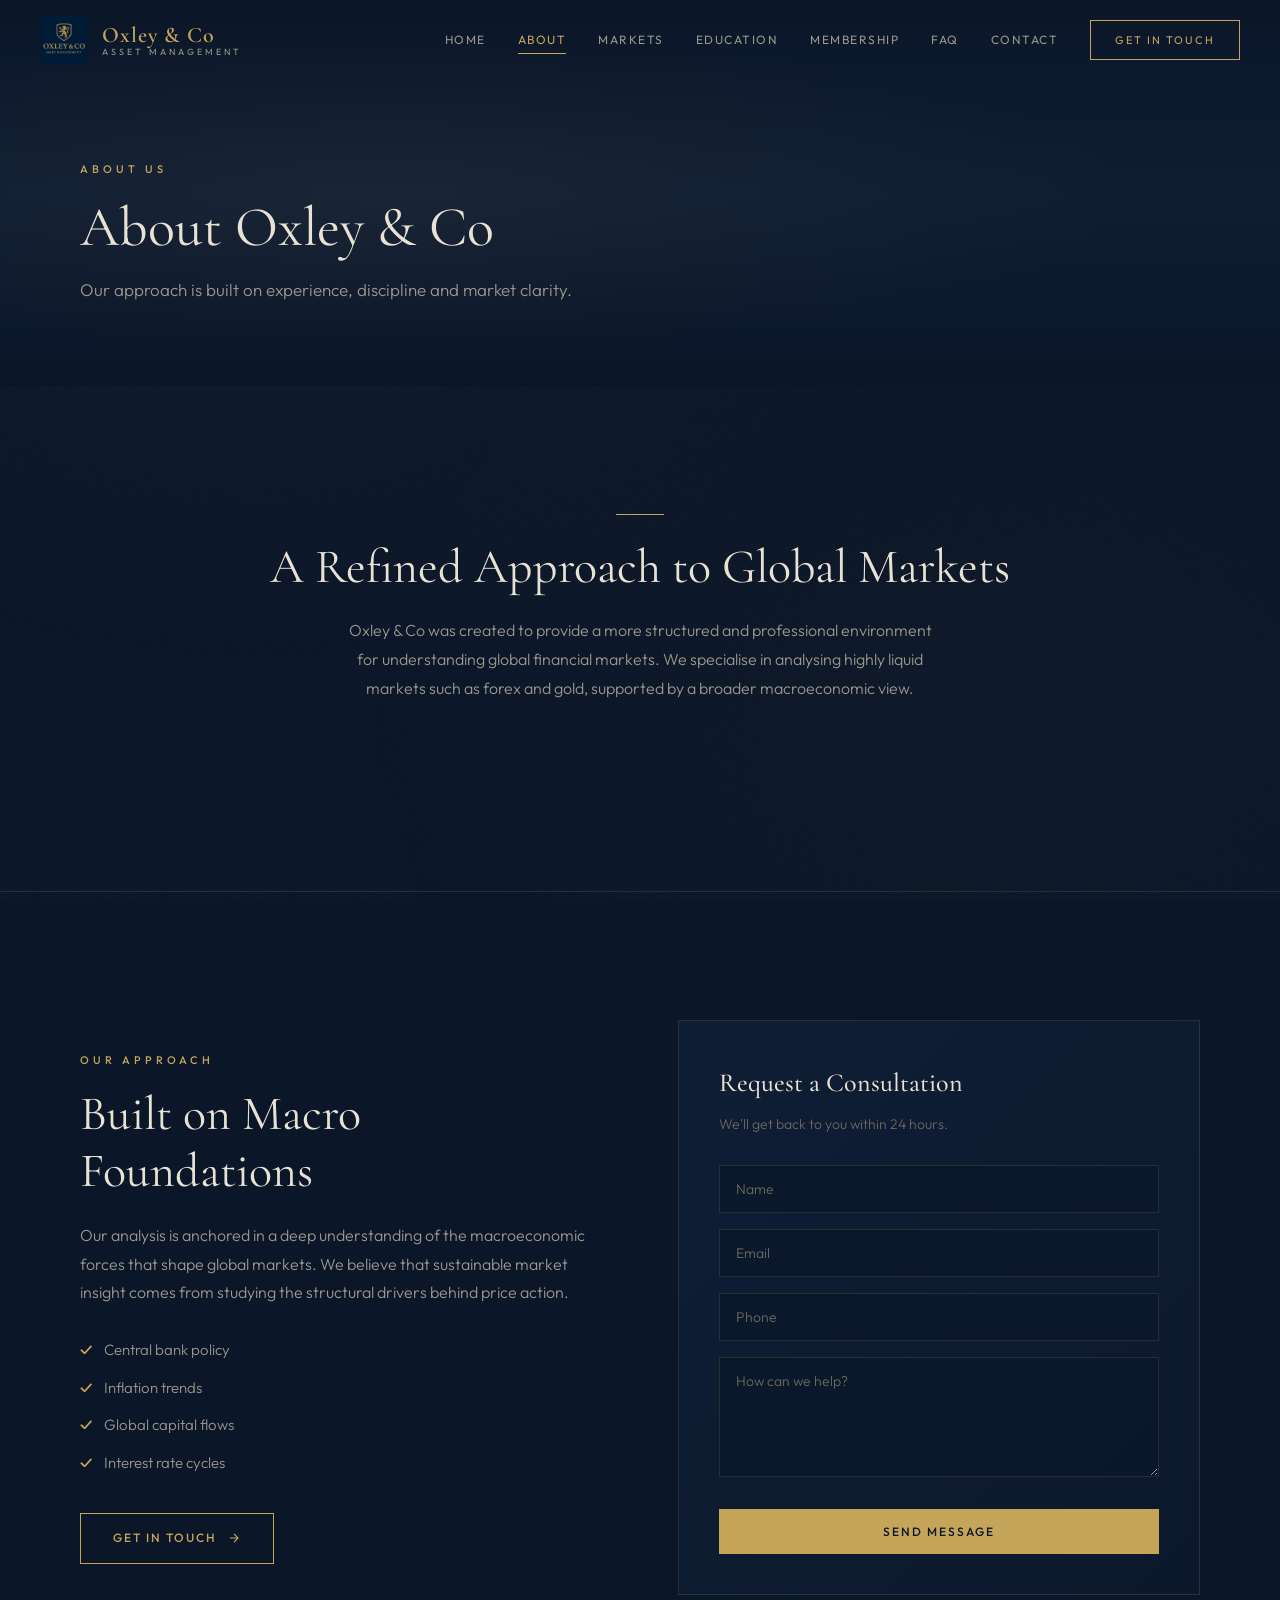
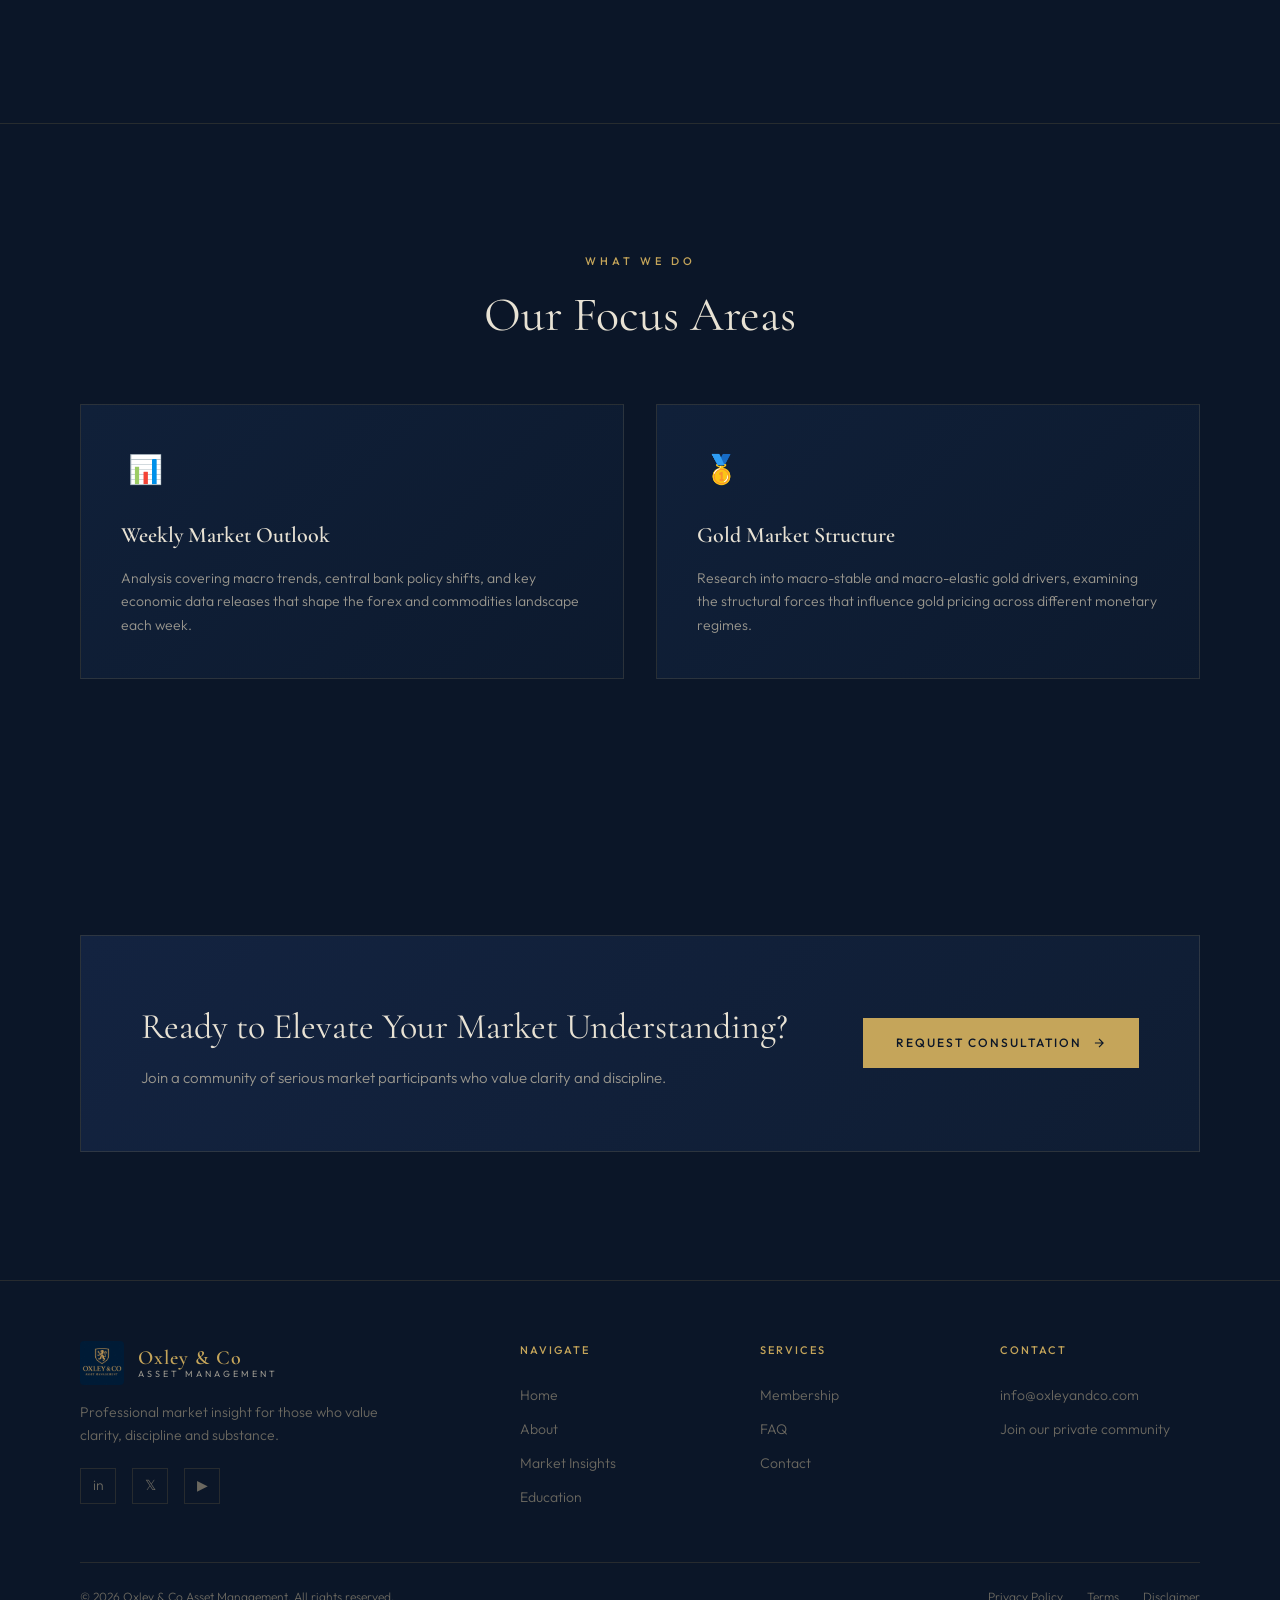
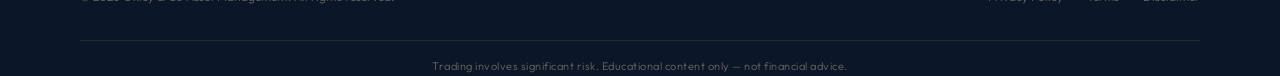
==== about.html @ 521b1150 "Initial Oxley & Co Asset Management website" ====
<!DOCTYPE html>
<html lang="en">
<head>
  <meta charset="UTF-8">
  <meta name="viewport" content="width=device-width, initial-scale=1.0">
  <title>About — Oxley & Co Asset Management</title>
  <meta name="description" content="Learn about Oxley & Co's disciplined approach to global market analysis, education and strategy commentary.">
  <link rel="stylesheet" href="styles.css">
  <link rel="icon" type="image/svg+xml" href="data:image/svg+xml,<svg xmlns='http://www.w3.org/2000/svg' viewBox='0 0 100 100'><text y='.9em' font-size='90'>🦁</text></svg>">
</head>
<body>

  <!-- NAVIGATION -->
  <nav class="nav">
    <div class="nav-inner">
      <a href="index.html" class="nav-logo">
        <img src="assets/images/logo.jpg" alt="Oxley & Co">
        <div class="nav-logo-text">
          <span class="nav-logo-name">Oxley & Co</span>
          <span class="nav-logo-sub">Asset Management</span>
        </div>
      </a>
      <div class="nav-links">
        <a href="index.html">Home</a>
        <a href="about.html" class="active">About</a>
        <a href="markets.html">Markets</a>
        <a href="education.html">Education</a>
        <a href="membership.html">Membership</a>
        <a href="faq.html">FAQ</a>
        <a href="contact.html">Contact</a>
        <a href="contact.html" class="nav-cta">Get in Touch</a>
      </div>
      <button class="nav-toggle" aria-label="Toggle menu">
        <span></span><span></span><span></span>
      </button>
    </div>
  </nav>

  <!-- PAGE HERO -->
  <section class="page-hero">
    <div class="container">
      <p class="section-label">About Us</p>
      <h1>About Oxley &amp; Co</h1>
      <p class="lead">Our approach is built on experience, discipline and market clarity.</p>
    </div>
  </section>

  <!-- A REFINED APPROACH -->
  <section class="section">
    <div class="container">
      <div class="section-header centered reveal">
        <div class="gold-line centered"></div>
        <h2 class="section-title">A Refined Approach to Global Markets</h2>
        <p class="section-desc">Oxley &amp; Co was created to provide a more structured and professional environment for understanding global financial markets. We specialise in analysing highly liquid markets such as forex and gold, supported by a broader macroeconomic view.</p>
      </div>
    </div>
  </section>

  <hr class="section-divider">

  <!-- OUR APPROACH + CONTACT FORM -->
  <section class="section">
    <div class="container">
      <div class="split">
        <div class="reveal">
          <p class="section-label">Our Approach</p>
          <h2 class="section-title">Built on Macro Foundations</h2>
          <p class="section-desc" style="margin-bottom:24px;">Our analysis is anchored in a deep understanding of the macroeconomic forces that shape global markets. We believe that sustainable market insight comes from studying the structural drivers behind price action.</p>
          <ul class="check-list" style="margin-top:24px;">
            <li>Central bank policy</li>
            <li>Inflation trends</li>
            <li>Global capital flows</li>
            <li>Interest rate cycles</li>
          </ul>
          <a href="contact.html" class="btn" style="margin-top:32px;">
            <span>Get in Touch</span>
            <svg xmlns="http://www.w3.org/2000/svg" viewBox="0 0 24 24" fill="none" stroke="currentColor" stroke-width="2"><path d="M5 12h14M12 5l7 7-7 7"/></svg>
          </a>
        </div>
        <div class="form-card reveal reveal-delay-2">
          <h3>Request a Consultation</h3>
          <p class="form-sub">We'll get back to you within 24 hours.</p>
          <form>
            <div class="form-group">
              <input type="text" placeholder="Name" required>
            </div>
            <div class="form-group">
              <input type="email" placeholder="Email" required>
            </div>
            <div class="form-group">
              <input type="tel" placeholder="Phone">
            </div>
            <div class="form-group">
              <textarea placeholder="How can we help?"></textarea>
            </div>
            <button type="submit" class="btn btn-filled" style="width:100%;justify-content:center;margin-top:8px;">
              <span>Send Message</span>
            </button>
          </form>
        </div>
      </div>
    </div>
  </section>

  <hr class="section-divider">

  <!-- OUR FOCUS AREAS -->
  <section class="section">
    <div class="container">
      <div class="section-header centered reveal">
        <p class="section-label">What We Do</p>
        <h2 class="section-title">Our Focus Areas</h2>
      </div>
      <div class="grid-2">
        <div class="card reveal reveal-delay-1">
          <div class="card-icon">📊</div>
          <h3>Weekly Market Outlook</h3>
          <p>Analysis covering macro trends, central bank policy shifts, and key economic data releases that shape the forex and commodities landscape each week.</p>
        </div>
        <div class="card reveal reveal-delay-2">
          <div class="card-icon">🥇</div>
          <h3>Gold Market Structure</h3>
          <p>Research into macro-stable and macro-elastic gold drivers, examining the structural forces that influence gold pricing across different monetary regimes.</p>
        </div>
      </div>
    </div>
  </section>

  <!-- CTA BANNER -->
  <section class="section">
    <div class="container">
      <div class="cta-banner reveal">
        <div>
          <h3>Ready to Elevate Your Market Understanding?</h3>
          <p>Join a community of serious market participants who value clarity and discipline.</p>
        </div>
        <a href="contact.html" class="btn btn-filled">
          <span>Request Consultation</span>
          <svg xmlns="http://www.w3.org/2000/svg" viewBox="0 0 24 24" fill="none" stroke="currentColor" stroke-width="2"><path d="M5 12h14M12 5l7 7-7 7"/></svg>
        </a>
      </div>
    </div>
  </section>

  <!-- FOOTER -->
  <footer class="footer">
    <div class="container">
      <div class="footer-grid">
        <div class="footer-brand">
          <div class="nav-logo" style="pointer-events:none;">
            <img src="assets/images/logo.jpg" alt="Oxley & Co" style="height:44px;width:44px;border-radius:4px;object-fit:cover;">
            <div class="nav-logo-text">
              <span class="nav-logo-name" style="font-size:20px;">Oxley & Co</span>
              <span class="nav-logo-sub">Asset Management</span>
            </div>
          </div>
          <p>Professional market insight for those who value clarity, discipline and substance.</p>
          <div class="footer-social">
            <a href="#" aria-label="LinkedIn">in</a>
            <a href="#" aria-label="Twitter">𝕏</a>
            <a href="#" aria-label="YouTube">▶</a>
          </div>
        </div>
        <div class="footer-col">
          <h4>Navigate</h4>
          <a href="index.html">Home</a>
          <a href="about.html">About</a>
          <a href="markets.html">Market Insights</a>
          <a href="education.html">Education</a>
        </div>
        <div class="footer-col">
          <h4>Services</h4>
          <a href="membership.html">Membership</a>
          <a href="faq.html">FAQ</a>
          <a href="contact.html">Contact</a>
        </div>
        <div class="footer-col">
          <h4>Contact</h4>
          <a href="mailto:info@oxleyandco.com">info@oxleyandco.com</a>
          <a href="#">Join our private community</a>
        </div>
      </div>
      <div class="footer-bottom">
        <span class="footer-copy">&copy; 2026 Oxley & Co Asset Management. All rights reserved.</span>
        <div class="footer-bottom-links">
          <a href="#">Privacy Policy</a>
          <a href="#">Terms</a>
          <a href="#">Disclaimer</a>
        </div>
      </div>
      <p class="footer-disclaimer">Trading involves significant risk. Educational content only — not financial advice.</p>
    </div>
  </footer>

  <script src="main.js"></script>
</body>
</html>
---- styles.css ----
/* ═══════════════════════════════════════════════════════════════
   OXLEY & CO — ASSET MANAGEMENT
   Premium Institutional Design System
   ═══════════════════════════════════════════════════════════════ */

@import url('https://fonts.googleapis.com/css2?family=Cormorant+Garamond:ital,wght@0,300;0,400;0,500;0,600;0,700;1,400&family=Outfit:wght@300;400;500;600&family=Libre+Baskerville:ital,wght@0,400;0,700;1,400&display=swap');

:root {
  /* Core palette */
  --gold: #C5A55A;
  --gold-light: #D4B96E;
  --gold-bright: #E8D48B;
  --gold-dark: #9A7F3C;
  --gold-muted: #8B7742;
  --navy: #0B1628;
  --navy-light: #0F1D33;
  --navy-mid: #132340;
  --navy-surface: #162A4A;
  --charcoal: #1A1A1E;
  --text-primary: #E8E2D4;
  --text-secondary: #9A978E;
  --text-muted: #6B6860;
  --border: rgba(197, 165, 90, 0.15);
  --border-strong: rgba(197, 165, 90, 0.3);
  --glow: rgba(197, 165, 90, 0.08);

  /* Typography */
  --font-display: 'Cormorant Garamond', 'Georgia', serif;
  --font-body: 'Outfit', 'Helvetica Neue', sans-serif;
  --font-accent: 'Libre Baskerville', 'Georgia', serif;

  /* Spacing */
  --section-pad: clamp(80px, 10vw, 140px);
  --container: 1200px;
}

*, *::before, *::after {
  margin: 0;
  padding: 0;
  box-sizing: border-box;
}

html {
  scroll-behavior: smooth;
  -webkit-font-smoothing: antialiased;
  -moz-osx-font-smoothing: grayscale;
}

body {
  font-family: var(--font-body);
  font-weight: 300;
  color: var(--text-primary);
  background: var(--navy);
  line-height: 1.7;
  overflow-x: hidden;
}

img { max-width: 100%; display: block; }
a { color: inherit; text-decoration: none; }
ul { list-style: none; }

.container {
  max-width: var(--container);
  margin: 0 auto;
  padding: 0 clamp(20px, 4vw, 40px);
}

/* ═══════════════════════════════════════
   GLOBAL BACKGROUND TEXTURE
   ═══════════════════════════════════════ */

body::before {
  content: '';
  position: fixed;
  inset: 0;
  background:
    radial-gradient(ellipse at 20% 20%, rgba(197, 165, 90, 0.03) 0%, transparent 50%),
    radial-gradient(ellipse at 80% 80%, rgba(197, 165, 90, 0.02) 0%, transparent 50%);
  pointer-events: none;
  z-index: 0;
}

/* Noise grain overlay */
body::after {
  content: '';
  position: fixed;
  inset: 0;
  opacity: 0.025;
  background-image: url("data:image/svg+xml,%3Csvg viewBox='0 0 256 256' xmlns='http://www.w3.org/2000/svg'%3E%3Cfilter id='n'%3E%3CfeTurbulence type='fractalNoise' baseFrequency='0.9' numOctaves='4' stitchTiles='stitch'/%3E%3C/filter%3E%3Crect width='100%25' height='100%25' filter='url(%23n)'/%3E%3C/svg%3E");
  background-size: 128px 128px;
  pointer-events: none;
  z-index: 0;
}

/* ═══════════════════════════════════════
   NAVIGATION
   ═══════════════════════════════════════ */

.nav {
  position: fixed;
  top: 0;
  left: 0;
  right: 0;
  z-index: 1000;
  padding: 0 clamp(20px, 4vw, 40px);
  transition: background 0.4s ease, box-shadow 0.4s ease, padding 0.4s ease;
}

.nav.scrolled {
  background: rgba(11, 22, 40, 0.95);
  backdrop-filter: blur(20px);
  box-shadow: 0 1px 0 var(--border);
}

.nav-inner {
  max-width: var(--container);
  margin: 0 auto;
  display: flex;
  align-items: center;
  justify-content: space-between;
  height: 80px;
}

.nav-logo {
  display: flex;
  align-items: center;
  gap: 14px;
}

.nav-logo img {
  height: 48px;
  width: 48px;
  border-radius: 4px;
  object-fit: cover;
}

.nav-logo-text {
  display: flex;
  flex-direction: column;
  line-height: 1.1;
}

.nav-logo-name {
  font-family: var(--font-display);
  font-size: 22px;
  font-weight: 600;
  color: var(--gold);
  letter-spacing: 1px;
}

.nav-logo-sub {
  font-family: var(--font-body);
  font-size: 9px;
  letter-spacing: 3px;
  text-transform: uppercase;
  color: var(--text-secondary);
  font-weight: 400;
}

.nav-links {
  display: flex;
  align-items: center;
  gap: clamp(16px, 2.5vw, 32px);
}

.nav-links a {
  font-size: 12px;
  font-weight: 400;
  letter-spacing: 1.5px;
  text-transform: uppercase;
  color: var(--text-secondary);
  transition: color 0.3s ease;
  position: relative;
}

.nav-links a::after {
  content: '';
  position: absolute;
  bottom: -4px;
  left: 0;
  width: 0;
  height: 1px;
  background: var(--gold);
  transition: width 0.3s ease;
}

.nav-links a:hover,
.nav-links a.active {
  color: var(--gold);
}

.nav-links a:hover::after,
.nav-links a.active::after {
  width: 100%;
}

.nav-cta {
  font-size: 11px !important;
  letter-spacing: 2px !important;
  padding: 10px 24px;
  border: 1px solid var(--gold);
  color: var(--gold) !important;
  transition: all 0.3s ease !important;
}

.nav-cta::after { display: none !important; }

.nav-cta:hover {
  background: var(--gold) !important;
  color: var(--navy) !important;
}

/* Mobile menu */
.nav-toggle {
  display: none;
  flex-direction: column;
  gap: 5px;
  cursor: pointer;
  background: none;
  border: none;
  padding: 6px;
}

.nav-toggle span {
  display: block;
  width: 24px;
  height: 1.5px;
  background: var(--gold);
  transition: all 0.3s ease;
}

@media (max-width: 900px) {
  .nav-links { display: none; }
  .nav-toggle { display: flex; }

  .nav-links.open {
    display: flex;
    flex-direction: column;
    position: absolute;
    top: 80px;
    left: 0;
    right: 0;
    background: rgba(11, 22, 40, 0.98);
    backdrop-filter: blur(20px);
    padding: 30px 40px;
    gap: 20px;
    border-bottom: 1px solid var(--border);
  }
}

/* ═══════════════════════════════════════
   HERO SECTIONS
   ═══════════════════════════════════════ */

.hero {
  position: relative;
  min-height: 100vh;
  display: flex;
  align-items: center;
  padding-top: 80px;
  overflow: hidden;
}

.hero-bg {
  position: absolute;
  inset: 0;
  z-index: 0;
}

.hero-bg::before {
  content: '';
  position: absolute;
  inset: 0;
  background:
    linear-gradient(135deg, var(--navy) 0%, transparent 40%),
    linear-gradient(to bottom, transparent 50%, var(--navy) 100%),
    radial-gradient(ellipse at 75% 40%, rgba(197, 165, 90, 0.08) 0%, transparent 60%),
    radial-gradient(ellipse at 30% 70%, rgba(197, 165, 90, 0.04) 0%, transparent 50%);
  z-index: 1;
}

/* Simulated city skyline / financial background */
.hero-bg::after {
  content: '';
  position: absolute;
  inset: 0;
  background:
    linear-gradient(180deg, transparent 60%, var(--navy) 100%),
    repeating-linear-gradient(90deg, transparent, transparent 80px, rgba(197,165,90,0.015) 80px, rgba(197,165,90,0.015) 81px),
    repeating-linear-gradient(0deg, transparent, transparent 80px, rgba(197,165,90,0.01) 80px, rgba(197,165,90,0.01) 81px),
    radial-gradient(ellipse at 70% 30%, rgba(197,165,90,0.06) 0%, transparent 50%),
    linear-gradient(135deg, #080e1a 0%, #0d192e 30%, #111f38 50%, #0a1322 100%);
  z-index: 0;
}

.hero-content {
  position: relative;
  z-index: 2;
  max-width: 700px;
}

.hero-label {
  font-family: var(--font-body);
  font-size: 11px;
  font-weight: 500;
  letter-spacing: 4px;
  text-transform: uppercase;
  color: var(--gold);
  margin-bottom: 24px;
  opacity: 0;
  animation: fadeUp 0.8s ease 0.2s forwards;
}

.hero h1 {
  font-family: var(--font-display);
  font-size: clamp(42px, 6vw, 72px);
  font-weight: 400;
  line-height: 1.05;
  color: var(--text-primary);
  margin-bottom: 20px;
  opacity: 0;
  animation: fadeUp 0.8s ease 0.4s forwards;
}

.hero h1 em {
  font-style: italic;
  color: var(--gold);
}

.hero-subtitle {
  font-family: var(--font-display);
  font-size: clamp(16px, 2vw, 22px);
  font-weight: 300;
  letter-spacing: 2px;
  text-transform: uppercase;
  color: var(--gold-muted);
  margin-bottom: 24px;
  opacity: 0;
  animation: fadeUp 0.8s ease 0.5s forwards;
}

.hero-desc {
  font-size: 16px;
  color: var(--text-secondary);
  line-height: 1.8;
  margin-bottom: 40px;
  max-width: 540px;
  opacity: 0;
  animation: fadeUp 0.8s ease 0.6s forwards;
}

.hero-actions {
  display: flex;
  gap: 16px;
  flex-wrap: wrap;
  opacity: 0;
  animation: fadeUp 0.8s ease 0.7s forwards;
}

/* Page hero (shorter) */
.page-hero {
  position: relative;
  padding: 160px 0 80px;
  overflow: hidden;
}

.page-hero::before {
  content: '';
  position: absolute;
  inset: 0;
  background:
    radial-gradient(ellipse at 30% 50%, rgba(197,165,90,0.06) 0%, transparent 60%),
    linear-gradient(180deg, var(--navy) 0%, var(--navy-light) 50%, var(--navy) 100%);
  z-index: 0;
}

.page-hero .container {
  position: relative;
  z-index: 1;
}

.page-hero h1 {
  font-family: var(--font-display);
  font-size: clamp(36px, 5vw, 56px);
  font-weight: 400;
  line-height: 1.15;
  margin-bottom: 16px;
}

.page-hero .lead {
  font-size: 17px;
  color: var(--text-secondary);
  max-width: 600px;
  line-height: 1.8;
}

/* ═══════════════════════════════════════
   BUTTONS
   ═══════════════════════════════════════ */

.btn {
  display: inline-flex;
  align-items: center;
  gap: 10px;
  font-family: var(--font-body);
  font-size: 12px;
  font-weight: 500;
  letter-spacing: 2px;
  text-transform: uppercase;
  padding: 14px 32px;
  border: 1px solid var(--gold);
  background: transparent;
  color: var(--gold);
  cursor: pointer;
  transition: all 0.35s ease;
  position: relative;
  overflow: hidden;
}

.btn::before {
  content: '';
  position: absolute;
  inset: 0;
  background: var(--gold);
  transform: translateX(-101%);
  transition: transform 0.35s ease;
  z-index: 0;
}

.btn:hover::before {
  transform: translateX(0);
}

.btn:hover {
  color: var(--navy);
}

.btn span { position: relative; z-index: 1; }
.btn svg { position: relative; z-index: 1; width: 14px; height: 14px; }
.btn:hover svg { stroke: var(--navy); }

.btn-filled {
  background: var(--gold);
  color: var(--navy);
}

.btn-filled::before {
  background: var(--gold-dark);
}

.btn-filled:hover {
  color: var(--text-primary);
}

.btn-ghost {
  border-color: var(--border-strong);
  color: var(--text-secondary);
}

.btn-ghost::before {
  background: rgba(197, 165, 90, 0.1);
}

.btn-ghost:hover {
  color: var(--gold);
  border-color: var(--gold);
}

/* ═══════════════════════════════════════
   SECTIONS
   ═══════════════════════════════════════ */

section {
  position: relative;
  z-index: 1;
}

.section {
  padding: var(--section-pad) 0;
}

.section-dark {
  background: linear-gradient(180deg, var(--navy-light) 0%, var(--navy) 100%);
}

.section-divider {
  border: none;
  border-top: 1px solid var(--border);
  margin: 0;
}

.section-label {
  font-family: var(--font-body);
  font-size: 11px;
  font-weight: 500;
  letter-spacing: 4px;
  text-transform: uppercase;
  color: var(--gold);
  margin-bottom: 16px;
}

.section-title {
  font-family: var(--font-display);
  font-size: clamp(30px, 4vw, 48px);
  font-weight: 400;
  line-height: 1.2;
  margin-bottom: 20px;
}

.section-desc {
  font-size: 16px;
  color: var(--text-secondary);
  max-width: 600px;
  line-height: 1.8;
}

.section-header {
  margin-bottom: 60px;
}

.section-header.centered {
  text-align: center;
}

.section-header.centered .section-desc {
  margin-left: auto;
  margin-right: auto;
}

/* ═══════════════════════════════════════
   CARDS
   ═══════════════════════════════════════ */

.card {
  background: linear-gradient(135deg, rgba(22, 42, 74, 0.5) 0%, rgba(15, 29, 51, 0.5) 100%);
  border: 1px solid var(--border);
  padding: 40px;
  transition: all 0.4s ease;
  position: relative;
  overflow: hidden;
}

.card::before {
  content: '';
  position: absolute;
  top: 0;
  left: 0;
  right: 0;
  height: 1px;
  background: linear-gradient(90deg, transparent, var(--gold-dark), transparent);
  opacity: 0;
  transition: opacity 0.4s ease;
}

.card:hover {
  border-color: var(--border-strong);
  transform: translateY(-4px);
  box-shadow: 0 20px 60px rgba(0,0,0,0.3);
}

.card:hover::before {
  opacity: 1;
}

.card-icon {
  width: 48px;
  height: 48px;
  display: flex;
  align-items: center;
  justify-content: center;
  color: var(--gold);
  margin-bottom: 24px;
  font-size: 28px;
}

.card h3 {
  font-family: var(--font-display);
  font-size: 22px;
  font-weight: 600;
  margin-bottom: 12px;
  color: var(--text-primary);
}

.card p {
  font-size: 14px;
  color: var(--text-secondary);
  line-height: 1.7;
}

/* Insight cards with background */
.insight-card {
  position: relative;
  overflow: hidden;
  padding: 0;
  min-height: 280px;
  display: flex;
  flex-direction: column;
  justify-content: flex-end;
}

.insight-card-bg {
  position: absolute;
  inset: 0;
  z-index: 0;
}

.insight-card[data-type="forex"] .insight-card-bg {
  background:
    linear-gradient(180deg, rgba(11,22,40,0.3) 0%, rgba(11,22,40,0.9) 100%),
    repeating-linear-gradient(90deg, transparent, transparent 20px, rgba(197,165,90,0.04) 20px, rgba(197,165,90,0.04) 21px),
    linear-gradient(45deg, #0a1322, #132340);
}

.insight-card[data-type="gold"] .insight-card-bg {
  background:
    linear-gradient(180deg, rgba(11,22,40,0.2) 0%, rgba(11,22,40,0.9) 100%),
    radial-gradient(ellipse at 50% 30%, rgba(197,165,90,0.15) 0%, transparent 60%),
    linear-gradient(135deg, #1a1408, #0d192e);
}

.insight-card[data-type="macro"] .insight-card-bg {
  background:
    linear-gradient(180deg, rgba(11,22,40,0.3) 0%, rgba(11,22,40,0.9) 100%),
    radial-gradient(circle at 60% 40%, rgba(197,165,90,0.08) 0%, transparent 50%),
    linear-gradient(135deg, #0d192e, #0a1322);
}

.insight-card-content {
  position: relative;
  z-index: 1;
  padding: 32px;
}

.insight-card h3 {
  font-family: var(--font-display);
  font-size: 24px;
  font-weight: 600;
  margin-bottom: 4px;
}

.insight-card .sub {
  font-size: 12px;
  letter-spacing: 1px;
  text-transform: uppercase;
  color: var(--text-muted);
  margin-bottom: 16px;
}

/* ═══════════════════════════════════════
   SERVICE PILLARS (icon row)
   ═══════════════════════════════════════ */

.pillars {
  display: flex;
  justify-content: center;
  gap: 0;
  border-top: 1px solid var(--border);
  border-bottom: 1px solid var(--border);
  position: relative;
  z-index: 1;
}

.pillar {
  flex: 1;
  display: flex;
  align-items: center;
  justify-content: center;
  gap: 14px;
  padding: 28px 24px;
  border-right: 1px solid var(--border);
  transition: background 0.3s ease;
}

.pillar:last-child { border-right: none; }

.pillar:hover {
  background: var(--glow);
}

.pillar-icon {
  color: var(--gold);
  font-size: 20px;
  flex-shrink: 0;
}

.pillar-text h4 {
  font-family: var(--font-body);
  font-size: 13px;
  font-weight: 500;
  letter-spacing: 1px;
  text-transform: uppercase;
  color: var(--text-primary);
}

.pillar-text span {
  font-size: 12px;
  color: var(--text-muted);
}

@media (max-width: 768px) {
  .pillars { flex-wrap: wrap; }
  .pillar { flex: 1 1 50%; border-bottom: 1px solid var(--border); }
  .pillar:nth-child(2) { border-right: none; }
}

/* ═══════════════════════════════════════
   GRID LAYOUTS
   ═══════════════════════════════════════ */

.grid-2 {
  display: grid;
  grid-template-columns: 1fr 1fr;
  gap: 32px;
}

.grid-3 {
  display: grid;
  grid-template-columns: repeat(3, 1fr);
  gap: 28px;
}

.grid-4 {
  display: grid;
  grid-template-columns: repeat(4, 1fr);
  gap: 24px;
}

.split {
  display: grid;
  grid-template-columns: 1fr 1fr;
  gap: clamp(40px, 6vw, 80px);
  align-items: center;
}

@media (max-width: 900px) {
  .grid-2, .grid-3, .grid-4, .split {
    grid-template-columns: 1fr;
  }
}

/* ═══════════════════════════════════════
   CONTACT FORM
   ═══════════════════════════════════════ */

.form-card {
  background: linear-gradient(135deg, rgba(22, 42, 74, 0.4) 0%, rgba(15, 29, 51, 0.4) 100%);
  border: 1px solid var(--border);
  padding: 40px;
}

.form-card h3 {
  font-family: var(--font-display);
  font-size: 26px;
  font-weight: 500;
  margin-bottom: 8px;
}

.form-card .form-sub {
  font-size: 14px;
  color: var(--text-muted);
  margin-bottom: 28px;
}

.form-group {
  margin-bottom: 16px;
}

.form-group input,
.form-group textarea,
.form-group select {
  width: 100%;
  padding: 14px 16px;
  background: rgba(11, 22, 40, 0.6);
  border: 1px solid var(--border);
  color: var(--text-primary);
  font-family: var(--font-body);
  font-size: 14px;
  font-weight: 300;
  outline: none;
  transition: border-color 0.3s ease;
}

.form-group input::placeholder,
.form-group textarea::placeholder {
  color: var(--text-muted);
}

.form-group input:focus,
.form-group textarea:focus {
  border-color: var(--gold);
}

.form-group textarea {
  min-height: 120px;
  resize: vertical;
}

.form-group label {
  display: block;
  font-size: 11px;
  letter-spacing: 1.5px;
  text-transform: uppercase;
  color: var(--text-muted);
  margin-bottom: 8px;
}

/* ═══════════════════════════════════════
   MEMBERSHIP TIERS
   ═══════════════════════════════════════ */

.tier-card {
  background: linear-gradient(180deg, rgba(22, 42, 74, 0.4) 0%, rgba(15, 29, 51, 0.3) 100%);
  border: 1px solid var(--border);
  padding: 44px 36px;
  text-align: center;
  transition: all 0.4s ease;
  position: relative;
}

.tier-card.featured {
  border-color: var(--gold);
  background: linear-gradient(180deg, rgba(197, 165, 90, 0.06) 0%, rgba(15, 29, 51, 0.4) 100%);
}

.tier-card.featured::before {
  content: 'MOST POPULAR';
  position: absolute;
  top: -1px;
  left: 50%;
  transform: translateX(-50%);
  background: var(--gold);
  color: var(--navy);
  font-size: 9px;
  font-weight: 600;
  letter-spacing: 2px;
  padding: 5px 16px;
}

.tier-card:hover {
  transform: translateY(-6px);
  box-shadow: 0 24px 60px rgba(0,0,0,0.3);
}

.tier-name {
  font-family: var(--font-display);
  font-size: 26px;
  font-weight: 500;
  margin-bottom: 8px;
}

.tier-price {
  font-family: var(--font-display);
  font-size: 42px;
  font-weight: 300;
  color: var(--gold);
  margin-bottom: 4px;
}

.tier-price span {
  font-size: 16px;
  color: var(--text-muted);
}

.tier-desc {
  font-size: 13px;
  color: var(--text-muted);
  margin-bottom: 32px;
  padding-bottom: 32px;
  border-bottom: 1px solid var(--border);
}

.tier-features {
  text-align: left;
  margin-bottom: 36px;
}

.tier-features li {
  font-size: 14px;
  color: var(--text-secondary);
  padding: 8px 0;
  display: flex;
  align-items: flex-start;
  gap: 12px;
}

.tier-features li::before {
  content: '✓';
  color: var(--gold);
  font-weight: 600;
  flex-shrink: 0;
  margin-top: 1px;
}

/* ═══════════════════════════════════════
   FAQ ACCORDION
   ═══════════════════════════════════════ */

.faq-item {
  border-bottom: 1px solid var(--border);
}

.faq-question {
  display: flex;
  align-items: center;
  justify-content: space-between;
  padding: 24px 0;
  cursor: pointer;
  width: 100%;
  background: none;
  border: none;
  color: var(--text-primary);
  font-family: var(--font-display);
  font-size: 20px;
  font-weight: 500;
  text-align: left;
  transition: color 0.3s ease;
}

.faq-question:hover {
  color: var(--gold);
}

.faq-icon {
  width: 28px;
  height: 28px;
  display: flex;
  align-items: center;
  justify-content: center;
  flex-shrink: 0;
  font-size: 20px;
  color: var(--gold);
  transition: transform 0.3s ease;
}

.faq-item.open .faq-icon {
  transform: rotate(45deg);
}

.faq-answer {
  max-height: 0;
  overflow: hidden;
  transition: max-height 0.4s ease, padding 0.4s ease;
}

.faq-item.open .faq-answer {
  max-height: 300px;
  padding-bottom: 24px;
}

.faq-answer p {
  font-size: 15px;
  color: var(--text-secondary);
  line-height: 1.8;
  max-width: 720px;
}

/* ═══════════════════════════════════════
   FOOTER
   ═══════════════════════════════════════ */

.footer {
  position: relative;
  z-index: 1;
  border-top: 1px solid var(--border);
  padding: 60px 0 0;
}

.footer-grid {
  display: grid;
  grid-template-columns: 2fr 1fr 1fr 1fr;
  gap: 40px;
  padding-bottom: 48px;
}

.footer-brand p {
  font-size: 14px;
  color: var(--text-muted);
  line-height: 1.7;
  margin-top: 16px;
  max-width: 300px;
}

.footer-col h4 {
  font-family: var(--font-body);
  font-size: 11px;
  font-weight: 500;
  letter-spacing: 2px;
  text-transform: uppercase;
  color: var(--gold);
  margin-bottom: 20px;
}

.footer-col a {
  display: block;
  font-size: 14px;
  color: var(--text-muted);
  padding: 5px 0;
  transition: color 0.3s ease;
}

.footer-col a:hover {
  color: var(--gold);
}

.footer-social {
  display: flex;
  gap: 16px;
  margin-top: 20px;
}

.footer-social a {
  width: 36px;
  height: 36px;
  border: 1px solid var(--border);
  display: flex;
  align-items: center;
  justify-content: center;
  color: var(--text-muted);
  font-size: 14px;
  transition: all 0.3s ease;
}

.footer-social a:hover {
  border-color: var(--gold);
  color: var(--gold);
}

.footer-bottom {
  border-top: 1px solid var(--border);
  padding: 24px 0;
  display: flex;
  justify-content: space-between;
  align-items: center;
  flex-wrap: wrap;
  gap: 16px;
}

.footer-disclaimer {
  font-size: 11px;
  color: var(--text-muted);
  letter-spacing: 0.5px;
  text-align: center;
  width: 100%;
  padding-top: 16px;
  border-top: 1px solid var(--border);
  margin-top: 8px;
}

.footer-bottom-links {
  display: flex;
  gap: 24px;
}

.footer-bottom-links a {
  font-size: 12px;
  color: var(--text-muted);
  transition: color 0.3s ease;
}

.footer-bottom-links a:hover {
  color: var(--gold);
}

.footer-copy {
  font-size: 12px;
  color: var(--text-muted);
}

@media (max-width: 768px) {
  .footer-grid {
    grid-template-columns: 1fr 1fr;
  }
  .footer-bottom {
    flex-direction: column;
    text-align: center;
  }
}

/* ═══════════════════════════════════════
   ANIMATIONS
   ═══════════════════════════════════════ */

@keyframes fadeUp {
  from {
    opacity: 0;
    transform: translateY(24px);
  }
  to {
    opacity: 1;
    transform: translateY(0);
  }
}

@keyframes fadeIn {
  from { opacity: 0; }
  to { opacity: 1; }
}

.reveal {
  opacity: 0;
  transform: translateY(30px);
  transition: opacity 0.7s ease, transform 0.7s ease;
}

.reveal.visible {
  opacity: 1;
  transform: translateY(0);
}

.reveal-delay-1 { transition-delay: 0.1s; }
.reveal-delay-2 { transition-delay: 0.2s; }
.reveal-delay-3 { transition-delay: 0.3s; }
.reveal-delay-4 { transition-delay: 0.4s; }

/* Gold decorative line */
.gold-line {
  width: 48px;
  height: 1px;
  background: var(--gold);
  margin-bottom: 24px;
}

.gold-line.centered {
  margin-left: auto;
  margin-right: auto;
}

/* Check list */
.check-list li {
  display: flex;
  align-items: flex-start;
  gap: 12px;
  font-size: 15px;
  color: var(--text-secondary);
  padding: 6px 0;
}

.check-list li::before {
  content: '✓';
  color: var(--gold);
  font-weight: 600;
  flex-shrink: 0;
}

/* Image placeholder with gradient */
.img-placeholder {
  background:
    linear-gradient(135deg, rgba(197,165,90,0.08) 0%, transparent 60%),
    linear-gradient(225deg, rgba(197,165,90,0.05) 0%, transparent 60%),
    linear-gradient(135deg, var(--navy-light), var(--navy-mid));
  border: 1px solid var(--border);
  aspect-ratio: 4/3;
  display: flex;
  align-items: center;
  justify-content: center;
  color: var(--gold-muted);
  font-size: 48px;
  position: relative;
  overflow: hidden;
}

.img-placeholder::after {
  content: '';
  position: absolute;
  inset: 0;
  background: radial-gradient(ellipse at 50% 50%, rgba(197,165,90,0.06) 0%, transparent 70%);
}

/* CTA Banner */
.cta-banner {
  background: linear-gradient(135deg, var(--navy-mid) 0%, var(--navy-light) 100%);
  border: 1px solid var(--border);
  padding: 60px;
  display: flex;
  align-items: center;
  justify-content: space-between;
  gap: 40px;
  flex-wrap: wrap;
}

.cta-banner h3 {
  font-family: var(--font-display);
  font-size: clamp(24px, 3vw, 36px);
  font-weight: 400;
}

.cta-banner p {
  font-size: 15px;
  color: var(--text-secondary);
  margin-top: 8px;
}

/* Active page styling */
.page-content {
  position: relative;
  z-index: 1;
}

/* Utility */
.text-gold { color: var(--gold); }
.text-muted { color: var(--text-muted); }
.mt-0 { margin-top: 0; }
.mb-0 { margin-bottom: 0; }
.mb-40 { margin-bottom: 40px; }
.mb-60 { margin-bottom: 60px; }
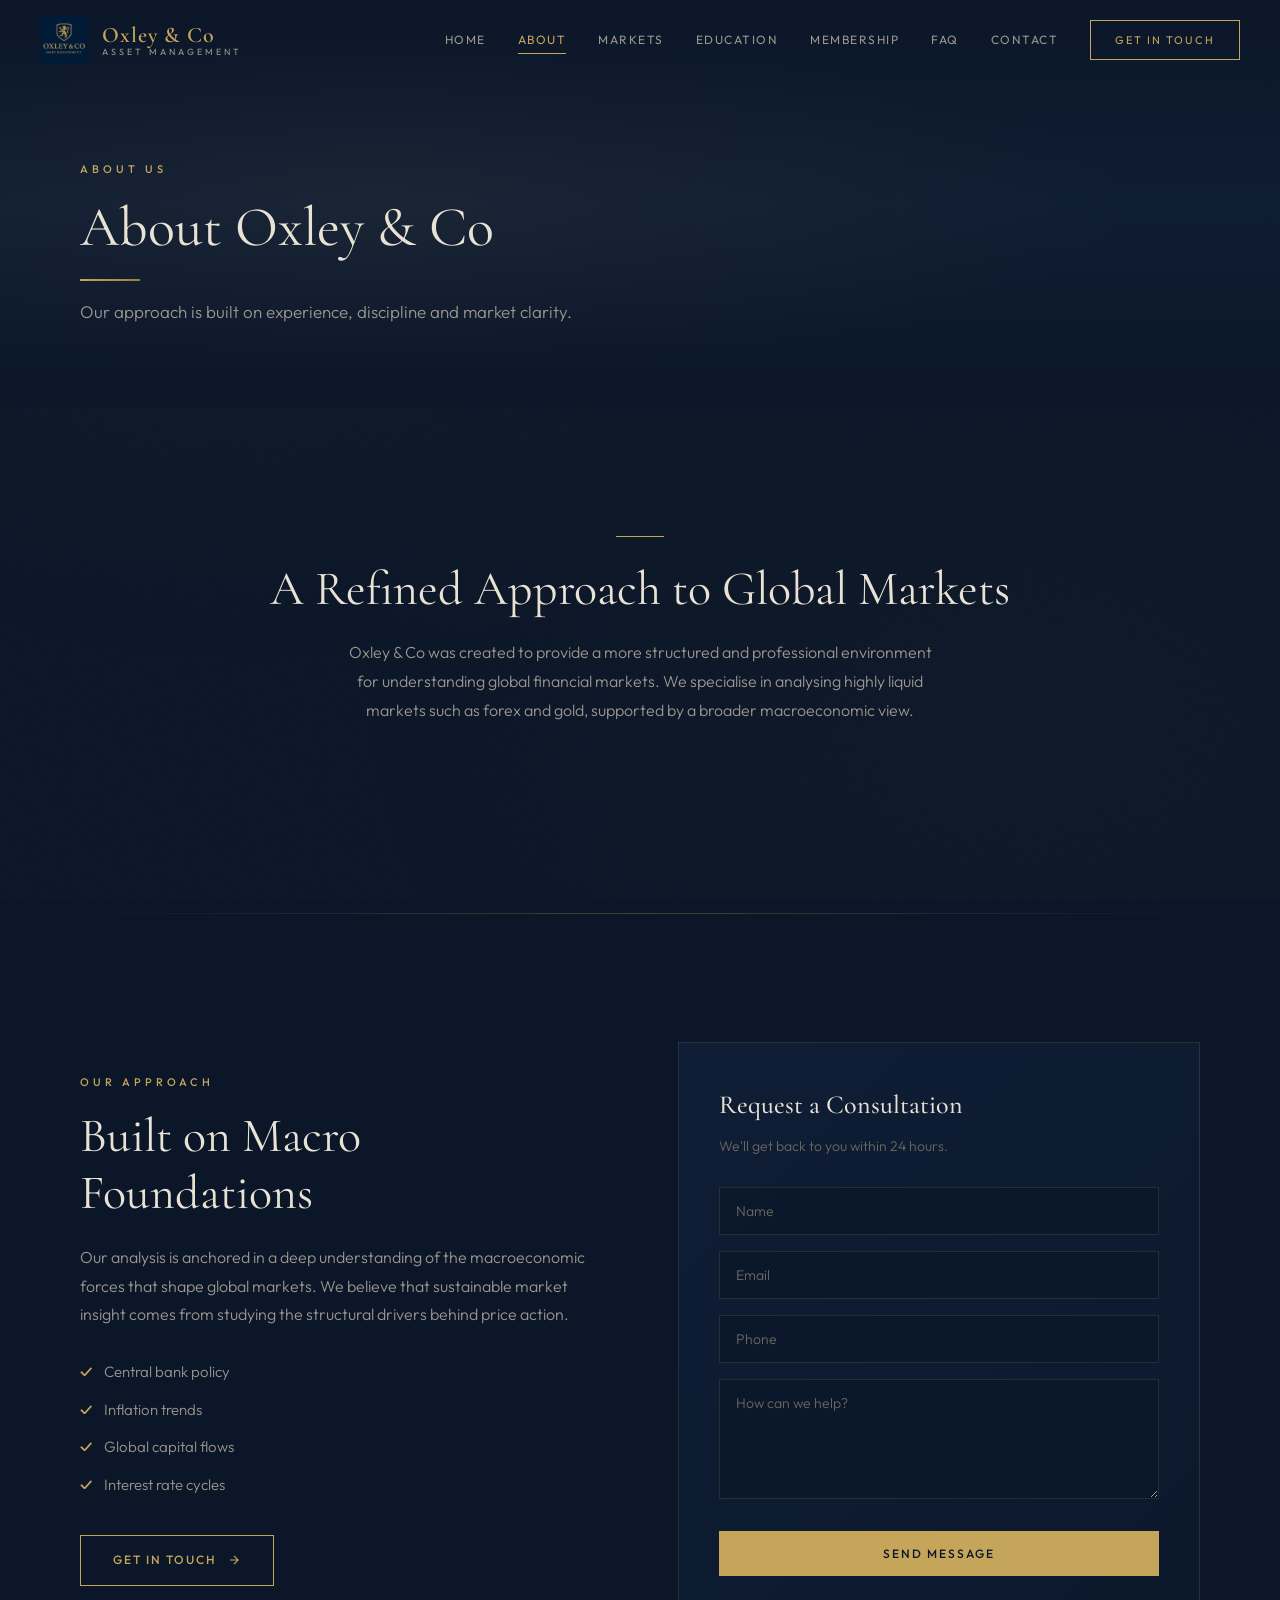
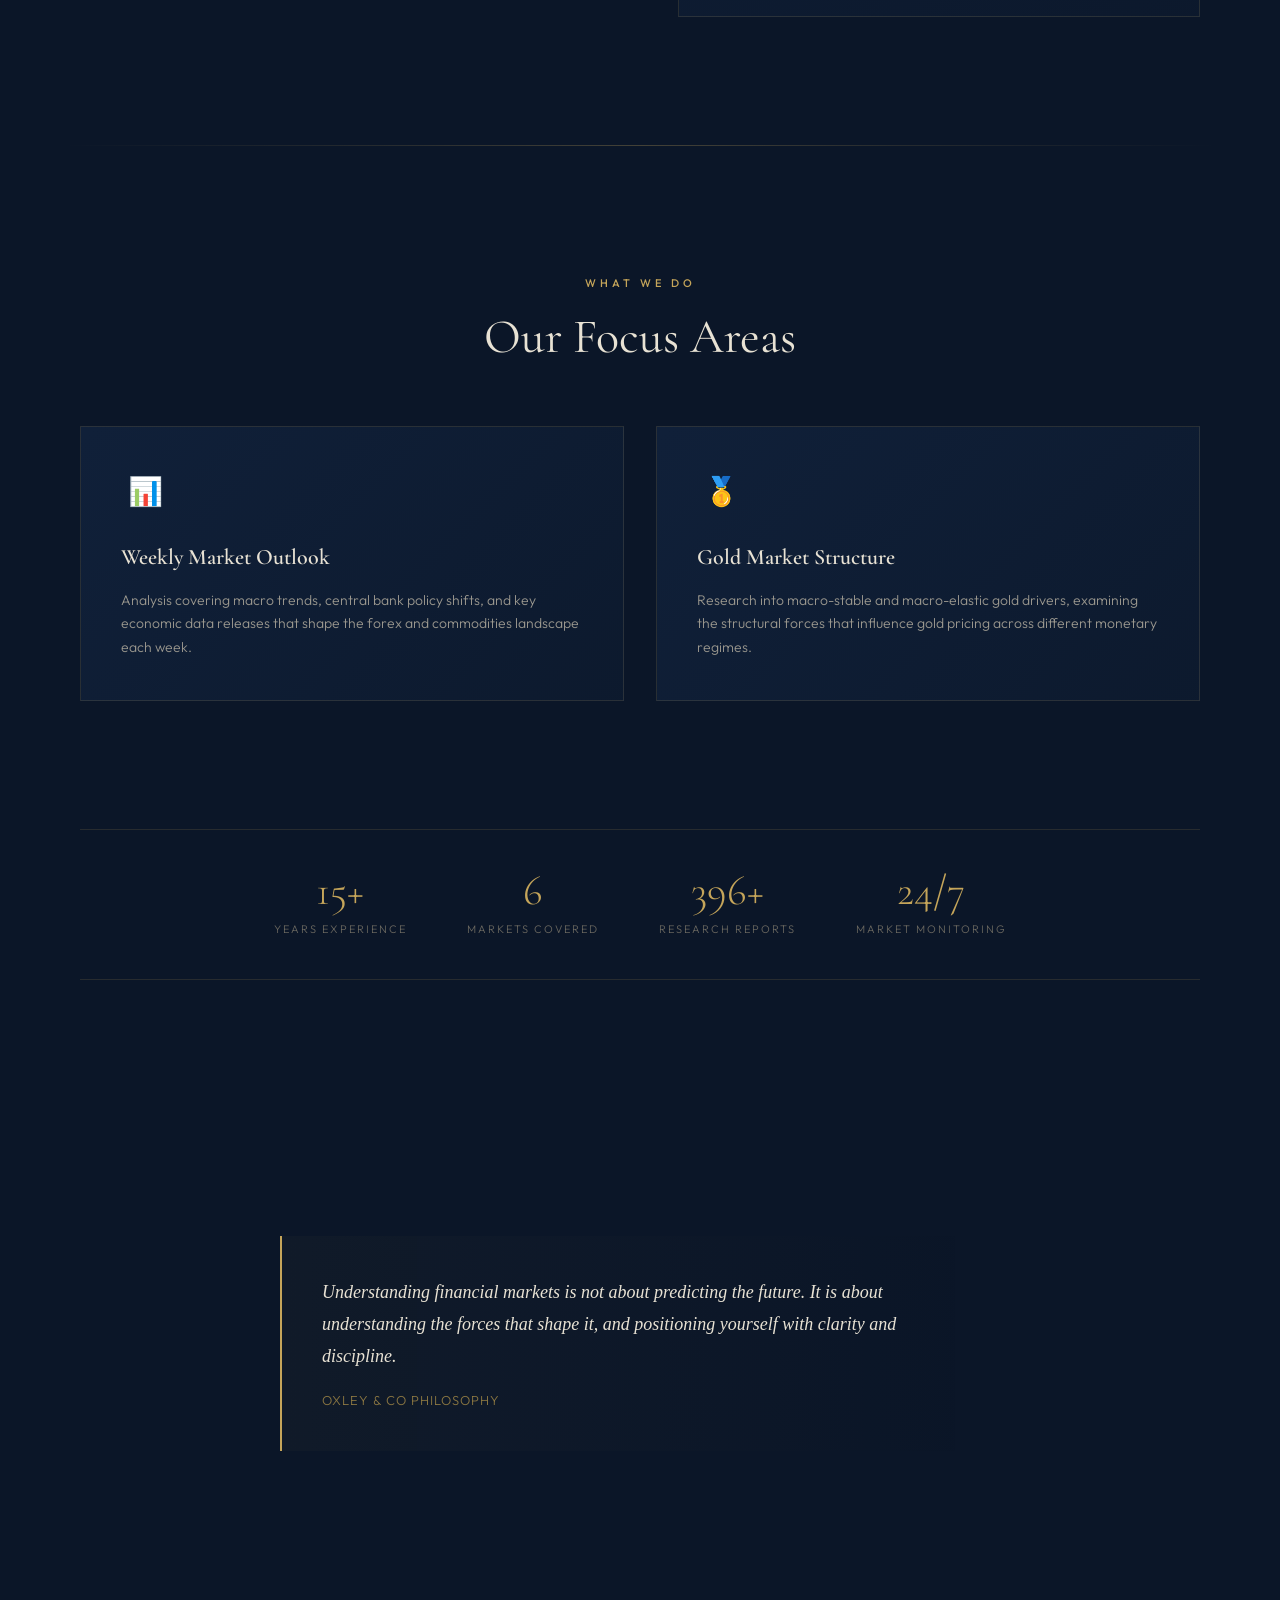
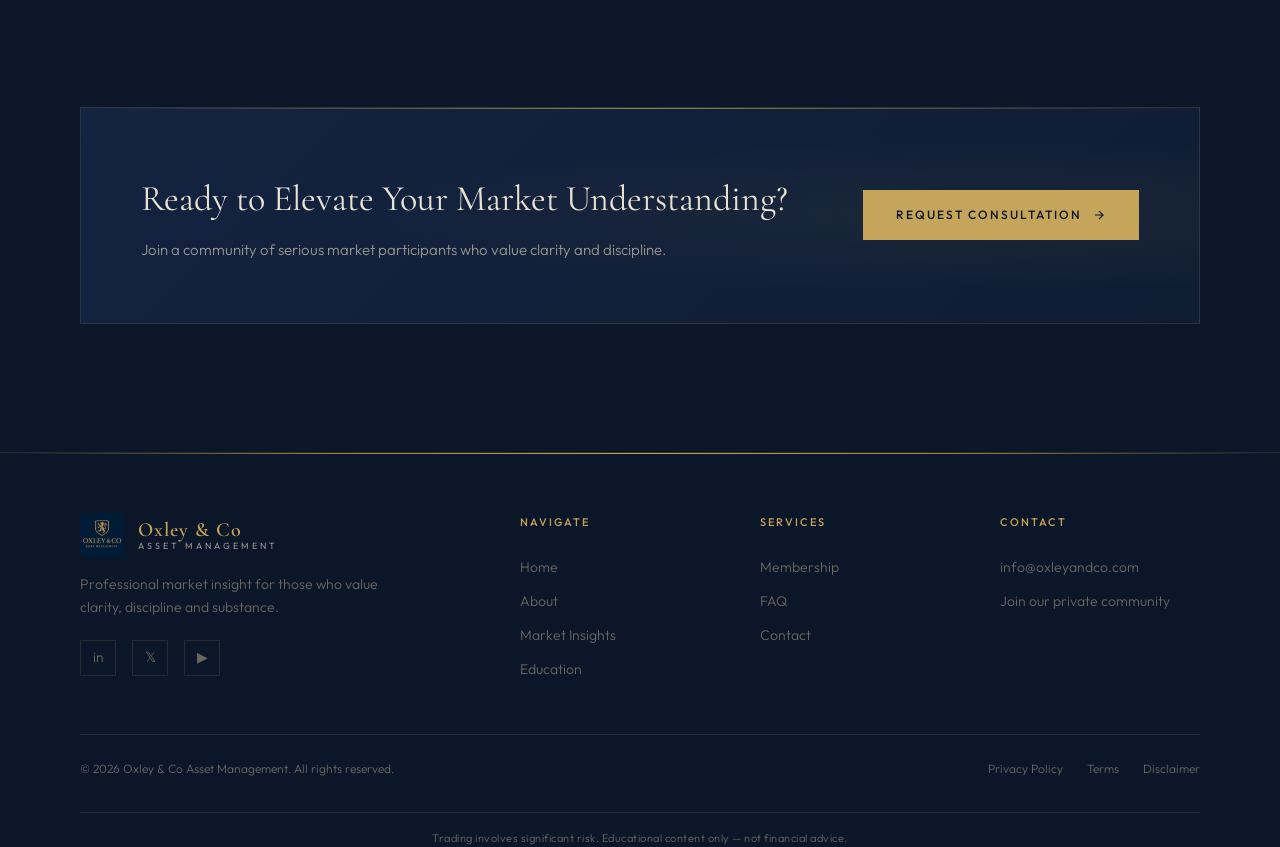
==== commit 8ae1b236: "Premium polish: orbs on inner pages, scroll-to-top, stats, quotes, trust badges - Added floating gol" ====
--- a/about.html
+++ b/about.html
@@ -38,6 +38,8 @@
 
   <!-- PAGE HERO -->
   <section class="page-hero">
+    <div class="page-hero-orb"></div>
+    <div class="page-hero-orb"></div>
     <div class="container">
       <p class="section-label">About Us</p>
       <h1>About Oxley &amp; Co</h1>
@@ -126,6 +128,40 @@
     </div>
   </section>
 
+  <!-- STATS ROW -->
+  <section class="section" style="padding-top:0;">
+    <div class="container">
+      <div class="stats-row reveal">
+        <div class="stat">
+          <div class="stat-num" data-count="15" data-suffix="+">0</div>
+          <div class="stat-label">Years Experience</div>
+        </div>
+        <div class="stat">
+          <div class="stat-num" data-count="6" data-suffix="">0</div>
+          <div class="stat-label">Markets Covered</div>
+        </div>
+        <div class="stat">
+          <div class="stat-num" data-count="500" data-suffix="+">0</div>
+          <div class="stat-label">Research Reports</div>
+        </div>
+        <div class="stat">
+          <div class="stat-num" data-count="24" data-suffix="/7">0</div>
+          <div class="stat-label">Market Monitoring</div>
+        </div>
+      </div>
+    </div>
+  </section>
+
+  <!-- PHILOSOPHY QUOTE -->
+  <section class="section">
+    <div class="container" style="max-width:800px;">
+      <div class="quote-block reveal">
+        <p>Understanding financial markets is not about predicting the future. It is about understanding the forces that shape it, and positioning yourself with clarity and discipline.</p>
+        <cite>Oxley &amp; Co Philosophy</cite>
+      </div>
+    </div>
+  </section>
+
   <!-- CTA BANNER -->
   <section class="section">
     <div class="container">
@@ -192,6 +228,11 @@
     </div>
   </footer>
 
+  <!-- SCROLL TO TOP -->
+  <button class="scroll-top" aria-label="Scroll to top">
+    <svg xmlns="http://www.w3.org/2000/svg" viewBox="0 0 24 24" fill="none" stroke-width="2"><path d="M12 19V5M5 12l7-7 7 7"/></svg>
+  </button>
+
   <script src="main.js"></script>
 </body>
 </html>
--- a/styles.css
+++ b/styles.css
@@ -293,6 +293,65 @@
   z-index: 0;
 }
 
+/* Golden particle canvas */
+.hero-particles {
+  position: absolute;
+  inset: 0;
+  z-index: 1;
+  overflow: hidden;
+}
+
+/* Animated golden orbs */
+.hero-orb {
+  position: absolute;
+  border-radius: 50%;
+  filter: blur(60px);
+  opacity: 0;
+  animation: orbFloat 12s ease-in-out infinite;
+}
+
+.hero-orb:nth-child(1) {
+  width: 300px; height: 300px;
+  background: radial-gradient(circle, rgba(197,165,90,0.12) 0%, transparent 70%);
+  right: 10%; top: 20%;
+  animation-delay: 0s;
+}
+
+.hero-orb:nth-child(2) {
+  width: 200px; height: 200px;
+  background: radial-gradient(circle, rgba(212,185,110,0.08) 0%, transparent 70%);
+  right: 30%; bottom: 20%;
+  animation-delay: -4s;
+  animation-duration: 16s;
+}
+
+.hero-orb:nth-child(3) {
+  width: 150px; height: 150px;
+  background: radial-gradient(circle, rgba(197,165,90,0.06) 0%, transparent 70%);
+  left: 20%; bottom: 30%;
+  animation-delay: -8s;
+  animation-duration: 20s;
+}
+
+@keyframes orbFloat {
+  0%, 100% { opacity: 0; transform: translateY(20px) scale(0.8); }
+  30%, 70% { opacity: 1; transform: translateY(-20px) scale(1); }
+}
+
+/* Decorative grid lines in hero */
+.hero-grid {
+  position: absolute;
+  inset: 0;
+  z-index: 1;
+  opacity: 0.4;
+  background:
+    linear-gradient(90deg, transparent 49.5%, rgba(197,165,90,0.03) 49.5%, rgba(197,165,90,0.03) 50.5%, transparent 50.5%),
+    linear-gradient(0deg, transparent 49.5%, rgba(197,165,90,0.02) 49.5%, rgba(197,165,90,0.02) 50.5%, transparent 50.5%);
+  background-size: 200px 200px;
+  mask-image: radial-gradient(ellipse at 70% 50%, black 0%, transparent 70%);
+  -webkit-mask-image: radial-gradient(ellipse at 70% 50%, black 0%, transparent 70%);
+}
+
 .hero-content {
   position: relative;
   z-index: 2;
@@ -358,22 +417,6 @@
 }
 
 /* Page hero (shorter) */
-.page-hero {
-  position: relative;
-  padding: 160px 0 80px;
-  overflow: hidden;
-}
-
-.page-hero::before {
-  content: '';
-  position: absolute;
-  inset: 0;
-  background:
-    radial-gradient(ellipse at 30% 50%, rgba(197,165,90,0.06) 0%, transparent 60%),
-    linear-gradient(180deg, var(--navy) 0%, var(--navy-light) 50%, var(--navy) 100%);
-  z-index: 0;
-}
-
 .page-hero .container {
   position: relative;
   z-index: 1;
@@ -485,7 +528,8 @@
 
 .section-divider {
   border: none;
-  border-top: 1px solid var(--border);
+  height: 1px;
+  background: linear-gradient(90deg, transparent 5%, var(--border) 30%, var(--border-strong) 50%, var(--border) 70%, transparent 95%);
   margin: 0;
 }
 
@@ -555,7 +599,7 @@
 .card:hover {
   border-color: var(--border-strong);
   transform: translateY(-4px);
-  box-shadow: 0 20px 60px rgba(0,0,0,0.3);
+  box-shadow: 0 20px 60px rgba(0,0,0,0.3), 0 0 40px rgba(197,165,90,0.04);
 }
 
 .card:hover::before {
@@ -1196,6 +1240,395 @@
   z-index: 1;
 }
 
+/* ═══════════════════════════════════════
+   ENHANCED IMAGE PLACEHOLDER
+   ═══════════════════════════════════════ */
+
+.img-placeholder {
+  background:
+    radial-gradient(ellipse at 40% 30%, rgba(197,165,90,0.12) 0%, transparent 50%),
+    radial-gradient(ellipse at 70% 70%, rgba(197,165,90,0.06) 0%, transparent 50%),
+    linear-gradient(135deg, #0d1a2f 0%, #132340 40%, #0f1d33 100%);
+  border: 1px solid var(--border);
+  aspect-ratio: 4/3;
+  display: flex;
+  align-items: center;
+  justify-content: center;
+  position: relative;
+  overflow: hidden;
+}
+
+.img-placeholder::before {
+  content: '';
+  position: absolute;
+  width: 120%;
+  height: 120%;
+  background:
+    repeating-linear-gradient(45deg, transparent, transparent 30px, rgba(197,165,90,0.015) 30px, rgba(197,165,90,0.015) 31px);
+  animation: shimmerBg 20s linear infinite;
+}
+
+.img-placeholder::after {
+  content: '';
+  position: absolute;
+  inset: 0;
+  background: radial-gradient(ellipse at 50% 50%, rgba(197,165,90,0.08) 0%, transparent 60%);
+}
+
+.img-placeholder .globe-icon {
+  position: relative;
+  z-index: 1;
+  width: 80px;
+  height: 80px;
+  border: 2px solid var(--gold-muted);
+  border-radius: 50%;
+  opacity: 0.4;
+  display: flex;
+  align-items: center;
+  justify-content: center;
+  color: var(--gold-muted);
+  font-size: 32px;
+}
+
+@keyframes shimmerBg {
+  0% { transform: translateX(-10%) translateY(-10%); }
+  100% { transform: translateX(10%) translateY(10%); }
+}
+
+/* ═══════════════════════════════════════
+   GOLDEN ACCENT BAR (top of sections)
+   ═══════════════════════════════════════ */
+
+.gold-accent {
+  position: relative;
+}
+
+.gold-accent::before {
+  content: '';
+  position: absolute;
+  top: 0;
+  left: 50%;
+  transform: translateX(-50%);
+  width: 120px;
+  height: 1px;
+  background: linear-gradient(90deg, transparent, var(--gold), transparent);
+}
+
+/* ═══════════════════════════════════════
+   STAT COUNTER (for pages like about)
+   ═══════════════════════════════════════ */
+
+.stats-row {
+  display: flex;
+  gap: 60px;
+  padding: 40px 0;
+  border-top: 1px solid var(--border);
+  border-bottom: 1px solid var(--border);
+  justify-content: center;
+}
+
+.stat {
+  text-align: center;
+}
+
+.stat-num {
+  font-family: var(--font-display);
+  font-size: 42px;
+  font-weight: 300;
+  color: var(--gold);
+  line-height: 1;
+}
+
+.stat-label {
+  font-size: 11px;
+  letter-spacing: 2px;
+  text-transform: uppercase;
+  color: var(--text-muted);
+  margin-top: 8px;
+}
+
+/* ═══════════════════════════════════════
+   TESTIMONIAL / QUOTE
+   ═══════════════════════════════════════ */
+
+.quote-block {
+  position: relative;
+  padding: 40px;
+  border-left: 2px solid var(--gold);
+  background: linear-gradient(90deg, rgba(197,165,90,0.03) 0%, transparent 100%);
+}
+
+.quote-block p {
+  font-family: var(--font-accent);
+  font-size: 18px;
+  font-style: italic;
+  line-height: 1.8;
+  color: var(--text-primary);
+}
+
+.quote-block cite {
+  display: block;
+  margin-top: 16px;
+  font-family: var(--font-body);
+  font-size: 13px;
+  font-style: normal;
+  letter-spacing: 1px;
+  text-transform: uppercase;
+  color: var(--gold-muted);
+}
+
+/* ═══════════════════════════════════════
+   ENHANCED CTA BANNER
+   ═══════════════════════════════════════ */
+
+.cta-banner {
+  background:
+    radial-gradient(ellipse at 80% 50%, rgba(197,165,90,0.06) 0%, transparent 50%),
+    linear-gradient(135deg, var(--navy-mid) 0%, var(--navy-light) 100%);
+  border: 1px solid var(--border);
+  padding: 60px;
+  display: flex;
+  align-items: center;
+  justify-content: space-between;
+  gap: 40px;
+  flex-wrap: wrap;
+  position: relative;
+  overflow: hidden;
+}
+
+.cta-banner::before {
+  content: '';
+  position: absolute;
+  top: 0;
+  left: 0;
+  right: 0;
+  height: 1px;
+  background: linear-gradient(90deg, transparent, var(--gold-dark), transparent);
+}
+
+/* ═══════════════════════════════════════
+   PAGE HERO — DECORATIVE ELEMENTS
+   ═══════════════════════════════════════ */
+
+.page-hero {
+  position: relative;
+  padding: 160px 0 80px;
+  overflow: hidden;
+}
+
+.page-hero::before {
+  content: '';
+  position: absolute;
+  inset: 0;
+  background:
+    radial-gradient(ellipse at 30% 50%, rgba(197,165,90,0.06) 0%, transparent 60%),
+    linear-gradient(180deg, var(--navy) 0%, var(--navy-light) 50%, var(--navy) 100%);
+  z-index: 0;
+}
+
+.page-hero::after {
+  content: '';
+  position: absolute;
+  inset: 0;
+  z-index: 0;
+  opacity: 0.3;
+  background:
+    linear-gradient(90deg, transparent 49.5%, rgba(197,165,90,0.03) 49.5%, rgba(197,165,90,0.03) 50.5%, transparent 50.5%),
+    linear-gradient(0deg, transparent 49.5%, rgba(197,165,90,0.02) 49.5%, rgba(197,165,90,0.02) 50.5%, transparent 50.5%);
+  background-size: 200px 200px;
+  mask-image: radial-gradient(ellipse at 70% 50%, black 0%, transparent 60%);
+  -webkit-mask-image: radial-gradient(ellipse at 70% 50%, black 0%, transparent 60%);
+}
+
+/* Floating orbs in page heroes */
+.page-hero-orb {
+  position: absolute;
+  border-radius: 50%;
+  filter: blur(50px);
+  z-index: 0;
+  opacity: 0;
+  animation: orbFloat 14s ease-in-out infinite;
+}
+
+.page-hero-orb:nth-child(1) {
+  width: 200px; height: 200px;
+  background: radial-gradient(circle, rgba(197,165,90,0.1) 0%, transparent 70%);
+  right: 15%; top: 30%;
+  animation-delay: 0s;
+}
+
+.page-hero-orb:nth-child(2) {
+  width: 140px; height: 140px;
+  background: radial-gradient(circle, rgba(212,185,110,0.06) 0%, transparent 70%);
+  left: 10%; bottom: 15%;
+  animation-delay: -5s;
+  animation-duration: 18s;
+}
+
+/* ═══════════════════════════════════════
+   SCROLL TO TOP BUTTON
+   ═══════════════════════════════════════ */
+
+.scroll-top {
+  position: fixed;
+  bottom: 32px;
+  right: 32px;
+  width: 44px;
+  height: 44px;
+  background: rgba(197, 165, 90, 0.15);
+  backdrop-filter: blur(10px);
+  border: 1px solid var(--border-strong);
+  color: var(--gold);
+  display: flex;
+  align-items: center;
+  justify-content: center;
+  cursor: pointer;
+  z-index: 999;
+  opacity: 0;
+  visibility: hidden;
+  transform: translateY(16px);
+  transition: all 0.35s ease;
+}
+
+.scroll-top.visible {
+  opacity: 1;
+  visibility: visible;
+  transform: translateY(0);
+}
+
+.scroll-top:hover {
+  background: var(--gold);
+  color: var(--navy);
+  border-color: var(--gold);
+  transform: translateY(-2px);
+  box-shadow: 0 8px 24px rgba(197,165,90,0.25);
+}
+
+.scroll-top svg {
+  width: 18px;
+  height: 18px;
+  stroke: currentColor;
+}
+
+/* ═══════════════════════════════════════
+   PAGE LOAD ANIMATION
+   ═══════════════════════════════════════ */
+
+body {
+  animation: pageLoad 0.6s ease-out;
+}
+
+@keyframes pageLoad {
+  from { opacity: 0; }
+  to { opacity: 1; }
+}
+
+/* ═══════════════════════════════════════
+   TRUST BADGES / ICON ROW
+   ═══════════════════════════════════════ */
+
+.trust-row {
+  display: flex;
+  gap: 40px;
+  justify-content: center;
+  flex-wrap: wrap;
+  padding: 20px 0;
+}
+
+.trust-item {
+  display: flex;
+  align-items: center;
+  gap: 12px;
+  color: var(--text-muted);
+  font-size: 13px;
+  letter-spacing: 0.5px;
+}
+
+.trust-item .trust-icon {
+  width: 36px;
+  height: 36px;
+  border: 1px solid var(--border);
+  border-radius: 50%;
+  display: flex;
+  align-items: center;
+  justify-content: center;
+  font-size: 16px;
+  color: var(--gold);
+  flex-shrink: 0;
+}
+
+/* ═══════════════════════════════════════
+   ENHANCED TIER CARDS
+   ═══════════════════════════════════════ */
+
+.tier-card.featured {
+  box-shadow: 0 0 40px rgba(197,165,90,0.08);
+}
+
+.tier-card.featured:hover {
+  box-shadow: 0 24px 60px rgba(0,0,0,0.3), 0 0 60px rgba(197,165,90,0.1);
+}
+
+/* ═══════════════════════════════════════
+   GOLDEN UNDERLINE ON PAGE HERO TITLE
+   ═══════════════════════════════════════ */
+
+.page-hero h1::after {
+  content: '';
+  display: block;
+  width: 60px;
+  height: 2px;
+  background: linear-gradient(90deg, var(--gold), var(--gold-dark));
+  margin-top: 20px;
+  animation: lineGrow 0.8s ease 0.3s both;
+}
+
+@keyframes lineGrow {
+  from { width: 0; opacity: 0; }
+  to { width: 60px; opacity: 1; }
+}
+
+/* ═══════════════════════════════════════
+   ENHANCED FOOTER WITH GRADIENT TOP
+   ═══════════════════════════════════════ */
+
+.footer::before {
+  content: '';
+  position: absolute;
+  top: 0;
+  left: 0;
+  right: 0;
+  height: 1px;
+  background: linear-gradient(90deg, transparent, var(--gold-dark), var(--gold), var(--gold-dark), transparent);
+}
+
+/* ═══════════════════════════════════════
+   RESPONSIVE REFINEMENTS
+   ═══════════════════════════════════════ */
+
+@media (max-width: 600px) {
+  .stats-row {
+    gap: 32px;
+    flex-direction: column;
+    align-items: center;
+  }
+
+  .trust-row {
+    gap: 20px;
+  }
+
+  .scroll-top {
+    bottom: 20px;
+    right: 20px;
+    width: 40px;
+    height: 40px;
+  }
+
+  .page-hero {
+    padding: 130px 0 60px;
+  }
+}
+
 /* Utility */
 .text-gold { color: var(--gold); }
 .text-muted { color: var(--text-muted); }
